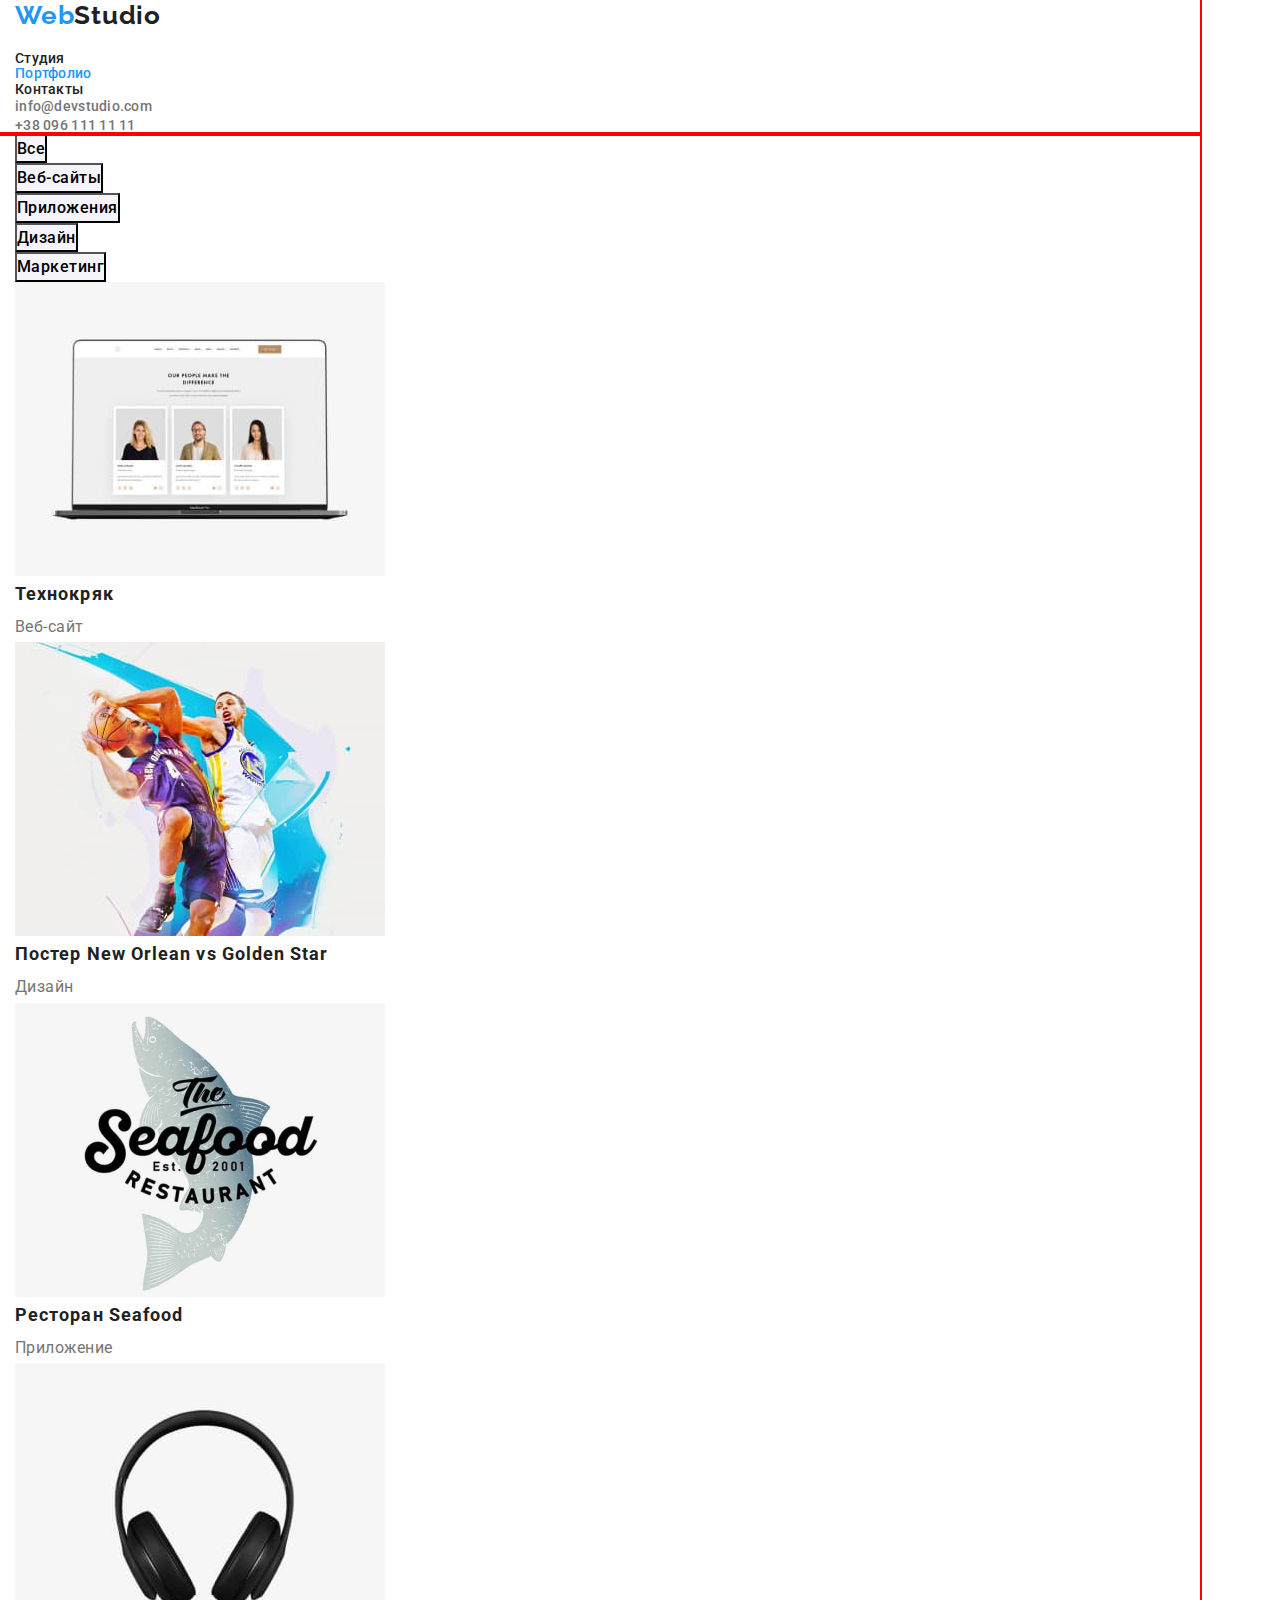
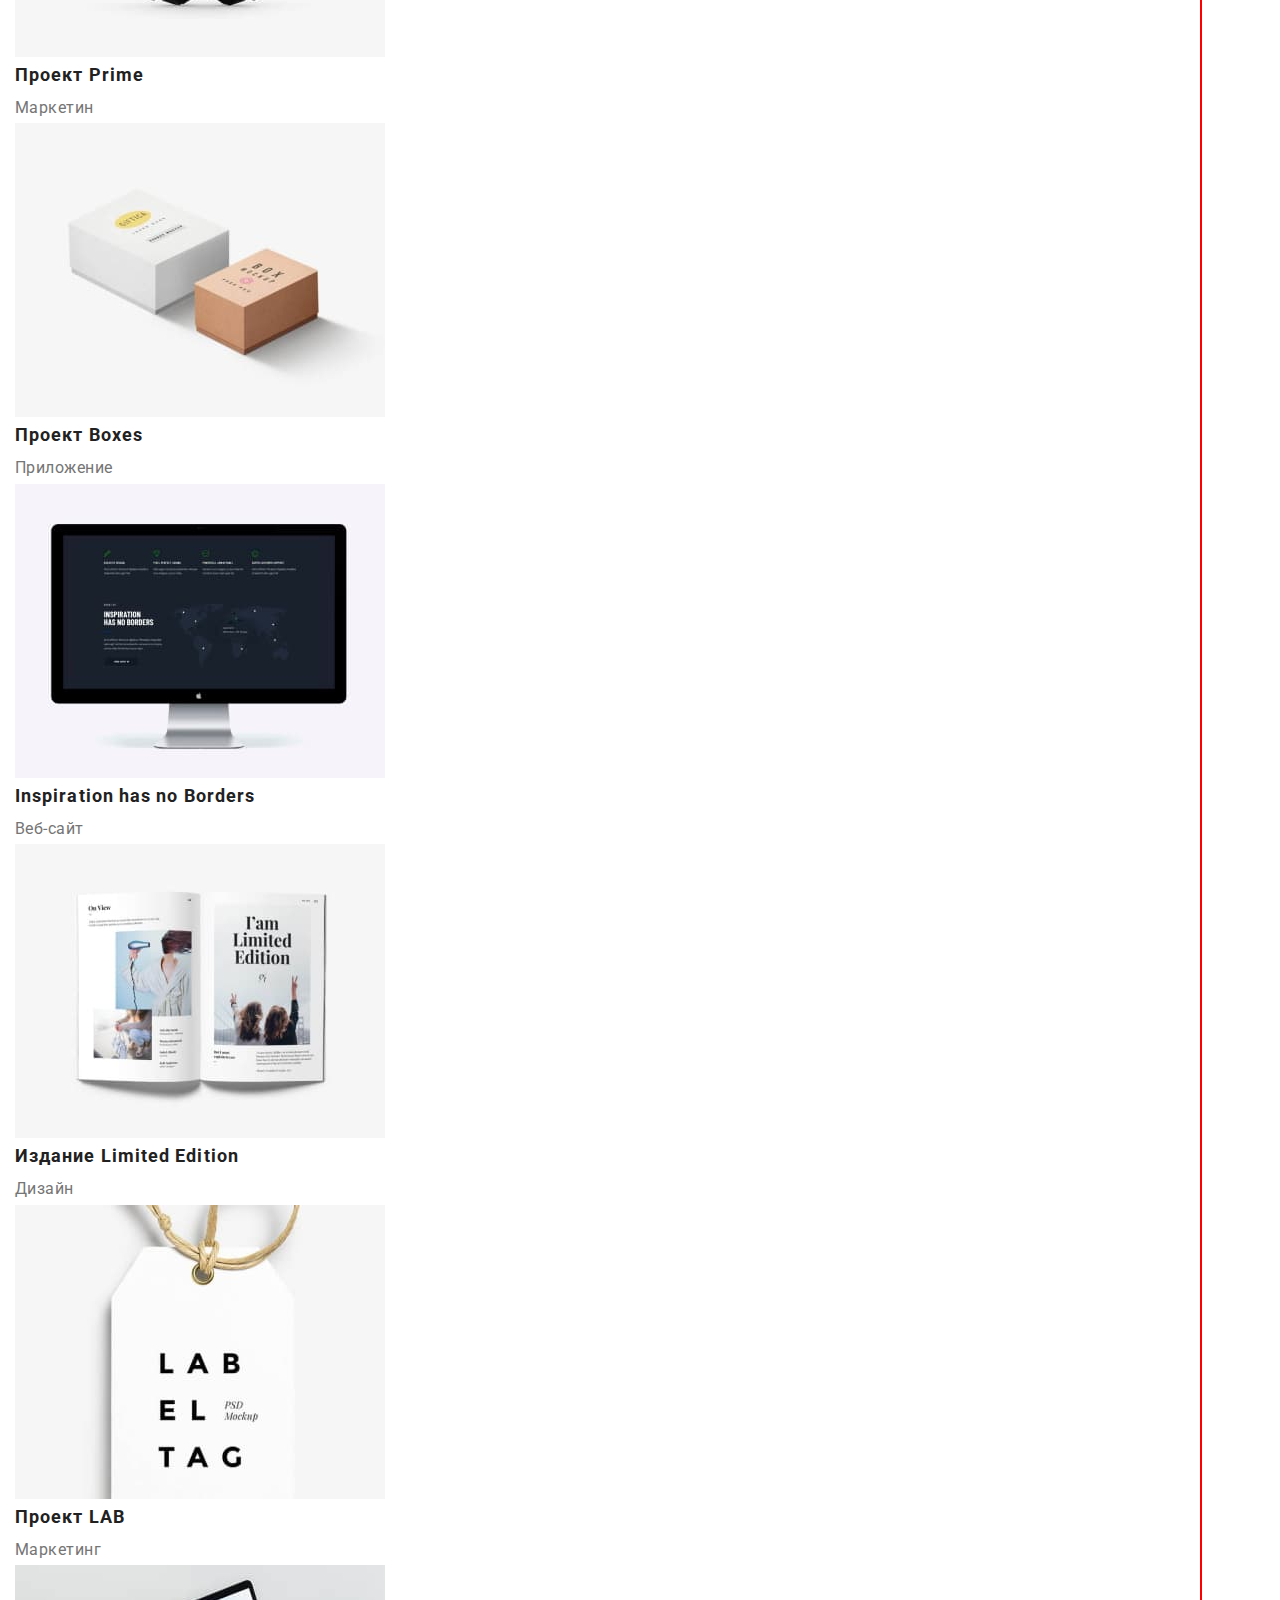
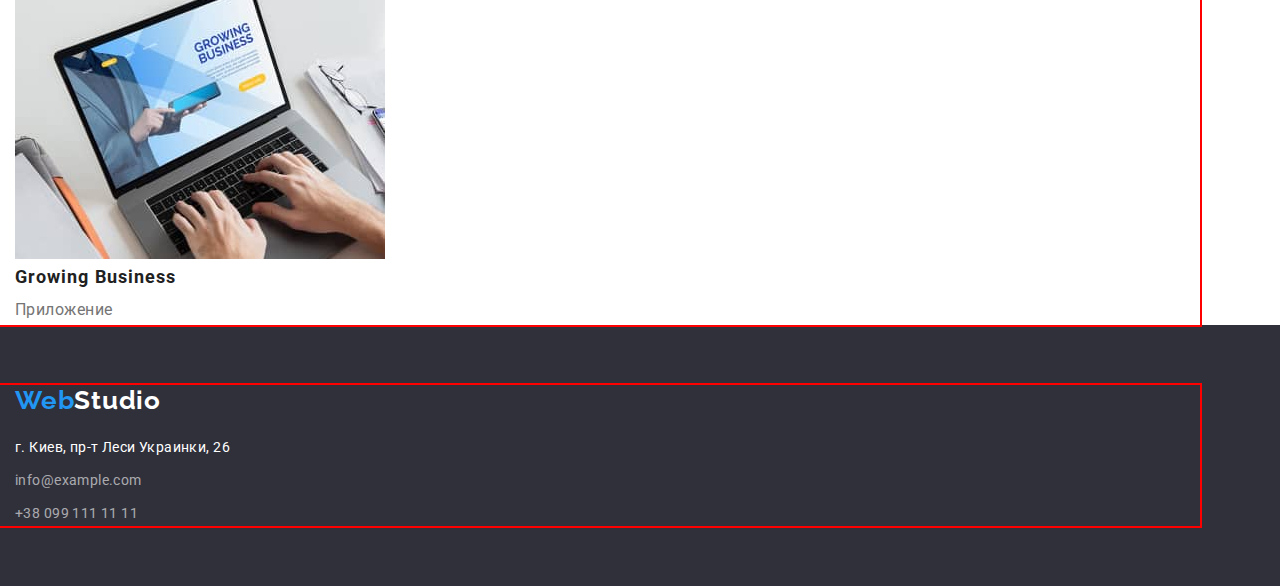
==== portfolio.html @ fceec9f5 "change" ====
<!DOCTYPE html>
<html lang="ru">
  <head>
    <meta charset="UTF-8" />
    <meta http-equiv="X-UA-Compatible" content="IE=edge" />
    <meta name="viewport" content="width=device-width, initial-scale=1.0" />
    <link rel="preconnect" href="https://fonts.googleapis.com" />
    <link rel="preconnect" href="https://fonts.gstatic.com" crossorigin />
    <link
      href="https://fonts.googleapis.com/css2?family=Raleway:wght@700&family=Roboto:wght@400;500;700;900&display=swap"
      rel="stylesheet"
    />
    <link
      rel="stylesheet"
      href="https://cdnjs.cloudflare.com/ajax/libs/modern-normalize/1.1.0/modern-normalize.min.css"
    />
    <link rel="stylesheet" href="./css/style.css" />
    <title>WebStudio</title>
  </head>
  <body>
    <!-- Header -->
    <header class="header">
      <div class="container">
        <a class="logo link" href=""
          >Web<span class="logo-dark link">Studio</span>
        </a>
        <nav class="nav">
          <ul class="nav-list list">
            <li class="nav-item">
              <a class="link" href="./index.html">Студия</a>
            </li>
            <li class="nav-item">
              <a class="link current" href="./portfolio.html">Портфолио</a>
            </li>
            <li class="nav-item">
              <a class="link" href="">Контакты</a>
            </li>
          </ul>
        </nav>
        <ul class="list">
          <li class="item">
            <a class="link link-item" href="mailto:info@devstudio.com"
              >info@devstudio.com</a
            >
          </li>
          <li class="item">
            <a class="link link-item" href="tel:+380961111111"
              >+38 096 111 11 11</a
            >
          </li>
        </ul>
      </div>
    </header>
    <main>
      <section>
        <div class="container">
          <h1 class="visually-hidden">Навигация</h1>
          <ul class="list filter">
            <li class="item">
              <button class="filter-button current" type="button">Все</button>
            </li>
            <li class="item">
              <button class="filter-button current" type="button">
                Веб-сайты
              </button>
            </li>
            <li class="item">
              <button class="filter-button current" type="button">
                Приложения
              </button>
            </li>

            <li class="item">
              <button class="filter-button current" type="button">
                Дизайн
              </button>
            </li>
            <li class="item">
              <button class="filter-button current" type="button">
                Маркетинг
              </button>
            </li>
          </ul>

          <ul class="cards list">
            <li class="card-item">
              <a class="link" href="">
                <img src="./imgs/teh.jpg" alt="Веб сайт" />
                <h2 class="card-title">Технокряк</h2>
                <p class="card-text">Веб-сайт</p>
              </a>
            </li>

            <li class="card-item">
              <a class="link" href="">
                <img src="./imgs/pos.jpg" width="370" alt="Парни с мячем" />
                <h2 class="card-title">
                  Постер
                  <span class="card-title" lang="en"
                    >New Orlean vs Golden Star</span
                  >
                </h2>
                <p class="card-text">Дизайн</p>
              </a>
            </li>

            <li class="card-item">
              <a class="link" href="">
                <img src="./imgs/rest.png" alt="лого" width="370" />
                <h2 class="card-title">
                  Ресторан <span lang="en">Seafood</span>
                </h2>
                <p class="card-text">Приложение</p>
              </a>
            </li>
            <li class="card-item">
              <a class="link" href="">
                <img src="./imgs/proj.jpg" alt="наушники" width="370" />
                <h2 class="card-title">
                  Проект <span class="card-title" lang="en">Prime</span>
                </h2>
                <p class="card-text">Маркетин</p>
              </a>
            </li>
            <li class="card-item">
              <a class="link" href="">
                <img src="./imgs/prog-box.jpg" alt="коробки" width="370" />
                <h2 class="card-title">
                  Проект <span class="card-title" lang="en">Boxes</span>
                </h2>
                <p class="card-text">Приложение</p>
              </a>
            </li>
            <li class="card-item">
              <a class="link" href="">
                <img src="./imgs/inspir.jpg" alt="монитор" width="370" />
                <h2 class="card-title" lang="en">Inspiration has no Borders</h2>
                <p class="card-text">Веб-сайт</p>
              </a>
            </li>
            <li class="card-item">
              <a class="link" href="">
                <img src="./imgs/izdan.jpg" alt="журнал" width="370" />
                <h2 class="card-title">
                  Издание
                  <span class="card-title" lang="en">Limited Edition</span>
                </h2>
                <p class="card-text">Дизайн</p>
              </a>
            </li>
            <li class="card-item">
              <a class="link" href="">
                <img src="./imgs/proj-lab.jpg" alt="бирка" width="370" />
                <h2 class="card-title">
                  Проект <span class="card-title" lang="en">LAB</span>
                </h2>
                <p class="card-text">Маркетинг</p>
              </a>
            </li>
            <li class="card-item">
              <a class="link" href="">
                <img src="./imgs/grow.jpg" alt="ноут" width="370" />
                <h2 class="card-title" lang="en">Growing Business</h2>
                <p class="card-text">Приложение</p>
              </a>
            </li>
          </ul>
        </div>
      </section>
    </main>

    <footer class="footer">
      <div class="container">
        <a class="logo link" href="./index.html"
          >Web<span class="logo-light link">Studio</span>
        </a>
        <address>
          <ul class="adres list">
            <li class="adres-item">
              <a
                class="adres-link link"
                href="https://goo.gl/maps/GMDMJcy5s2AakEA77"
                >г. Киев, пр-т Леси Украинки, 26</a
              >
            </li>
            <li class="adres-item">
              <a class="adres-link-contacts link" href="mailto:info@example.com"
                >info@example.com</a
              >
            </li>
            <li class="adres-item">
              <a class="adres-link-contacts link" href="tel:+380991111111"
                >+38 099 111 11 11</a
              >
            </li>
          </ul>
        </address>
      </div>
    </footer>
  </body>
</html>
---- css/style.css ----
:root {
  --main-color: #212121;
  --text-color: #757575;
  --accent-color: #2196f3;
  --white-color-text: #ffffff;
  --background: #2f303a;
  --address-links-footer: rgba(255, 255, 255, 0.6);
}
body {
  font-family: "Roboto", sans-serif;
  color: var(--main-color);
}
.link {
  text-decoration: none;
  color: var(--main-color);
}

.list {
  list-style: none;
  padding: 0;
  margin: 0;
}

.section {
  padding-top: 94px;
  padding-bottom: 94px;
}
h1,
h2,
h3,
h4,
h5,
h6,
p {
  margin: 0;
}
button {
  padding: 0;
}

img {
  display: block;
  max-width: 100%;
  height: auto;
}
.container {
  margin: 0;
  width: 1200px;
  padding-left: 15px;
  padding-right: 15px;
  outline: 2px solid red;
}

/*------------------------ Header ------------------------- */
.logo {
  font-family: "Raleway", sans-serif;
  font-weight: 700;
  font-size: 26px;
  line-height: 1.19;
  letter-spacing: 0.03em;
  color: var(--accent-color);
}

.logo-dark {
  color: var(--main-color);
}

.nav-list .link:hover,
.nav-list .link:focus {
  color: var(--accent-color);
}

.nav-list .link.current {
  color: var(--accent-color);
}

.nav-item {
  font-weight: 500;
  font-size: 14px;
  line-height: 1.1;
  letter-spacing: 0.02em;
}

.link-item {
  font-weight: 500;
  font-size: 14px;
  line-height: 1.1;
  letter-spacing: 0.02em;
  color: var(--text-color);
}

.link-item:hover,
.link-item:focus {
  color: var(--accent-color);
}

/*------------------------ Hero ------------------------- */
.hero {
  padding-top: 200px;
  padding-bottom: 200px;
  text-align: center;

  background-color: var(--background);
}

.hero-title {
  margin-bottom: 50px;

  font-weight: 900;
  font-size: 44px;
  line-height: 60px;
  letter-spacing: 0.06em;
  text-transform: uppercase;
  color: var(--white-color-text);
}

.hero-button {
  font-family: inherit;
  font-weight: 700;
  font-size: 16px;
  line-height: 1.9;
  letter-spacing: 0.06em;
  color: var(--white-color-text);
  background-color: var(--accent-color);
  cursor: pointer;
}

/*------------------------ Preference ------------------------- */
.pref {
  display: flex;
}
.features-title {
  margin-bottom: 10px;

  font-size: 14px;
  line-height: 1.1;
  letter-spacing: 0.03em;
  text-transform: uppercase;
}

.features-text {
  font-size: 14px;
  line-height: 1.7;
  letter-spacing: 0.03em;
  color: var(--text-color);
}
.visually-hidden {
  position: absolute;
  white-space: nowrap;
  width: 1px;
  height: 1px;
  overflow: hidden;
  border: 0;
  padding: 0;
  clip: rect(0 0 0 0);
  clip-path: inset(50%);
  margin: -1px;
}

/*------------------------ Work ------------------------- */

.section-work {
  padding-top: 0;
}

.section-caption {
  text-align: center;
  margin-bottom: 50px;
  font-size: 36px;
  line-height: 1.2;
  letter-spacing: 0.03em;
}
.work {
  display: flex;
}

.work-item {
  width: 370;
}
.work-item:not(:first-child) {
  margin-left: 30px;
}

/*------------------------ Team ------------------------- */
.team {
  padding-top: 94px;
  padding-bottom: 94px;
}

.team-caption {
  margin-bottom: 50px;
  text-align: center;
  font-weight: 700;
  font-size: 36px;
  line-height: 1.2;
  letter-spacing: 0.03em;
}
.team-list {
  display: flex;
  text-align: center;
}
.team-item {
  box-shadow: 0px 1px 3px rgba(0, 0, 0, 0.12), 0px 1px 1px rgba(0, 0, 0, 0.14),
    0px 2px 1px rgba(0, 0, 0, 0.2);
  background: #ffffff;
  border-radius: 0px 0px 4px 4px;
  width: 270px;
}
.team-item:not(:last-child) {
  margin-right: 30px;
}
.team-img {
  margin-bottom: 30px;
}
.team-title {
  margin-bottom: 10px;

  font-size: 16px;
  line-height: 1.1;
  letter-spacing: 0.03em;
}
.team-text {
  margin-bottom: 30px;
  font-size: 16px;
  line-height: 1.2;
  letter-spacing: 0.03em;
  color: var(--text-color);
}

/*------------------------ Footer ------------------------- */
.footer {
  padding-top: 60px;
  padding-bottom: 60px;
  background: var(--background);
}

.logo {
  display: block;
  margin-bottom: 20px;
}

.logo-light {
  color: var(--white-color-text);
}

.adres-item:not(:last-child) {
  margin-bottom: 9px;
}
.adres-link {
  margin-bottom: 9px;

  font-style: normal;
  font-size: 14px;
  line-height: 1.7;
  letter-spacing: 0.03em;

  color: var(--white-color-text);
}
.adres-link-contacts {
  font-style: normal;
  font-size: 14px;
  line-height: 1.7;
  letter-spacing: 0.03em;

  color: var(--address-links-footer);
}

/*------------------------ Portfolio ------------------------- */
.filter-button {
  font-family: inherit;
  font-weight: 500;
  font-size: 16px;
  line-height: 1.6;
  letter-spacing: 0.03em;
  background: #f5f4fa;
  cursor: pointer;
}

.filter .filter-button:hover,
.filter .filter-button:focus {
  color: white;
  background-color: var(--accent-color);
}

.card-title {
  font-size: 18px;
  line-height: 2;
  letter-spacing: 0.06em;
}

.card-text {
  font-size: 16px;
  line-height: 1.9;
  letter-spacing: 0.03em;
  color: var(--text-color);
}
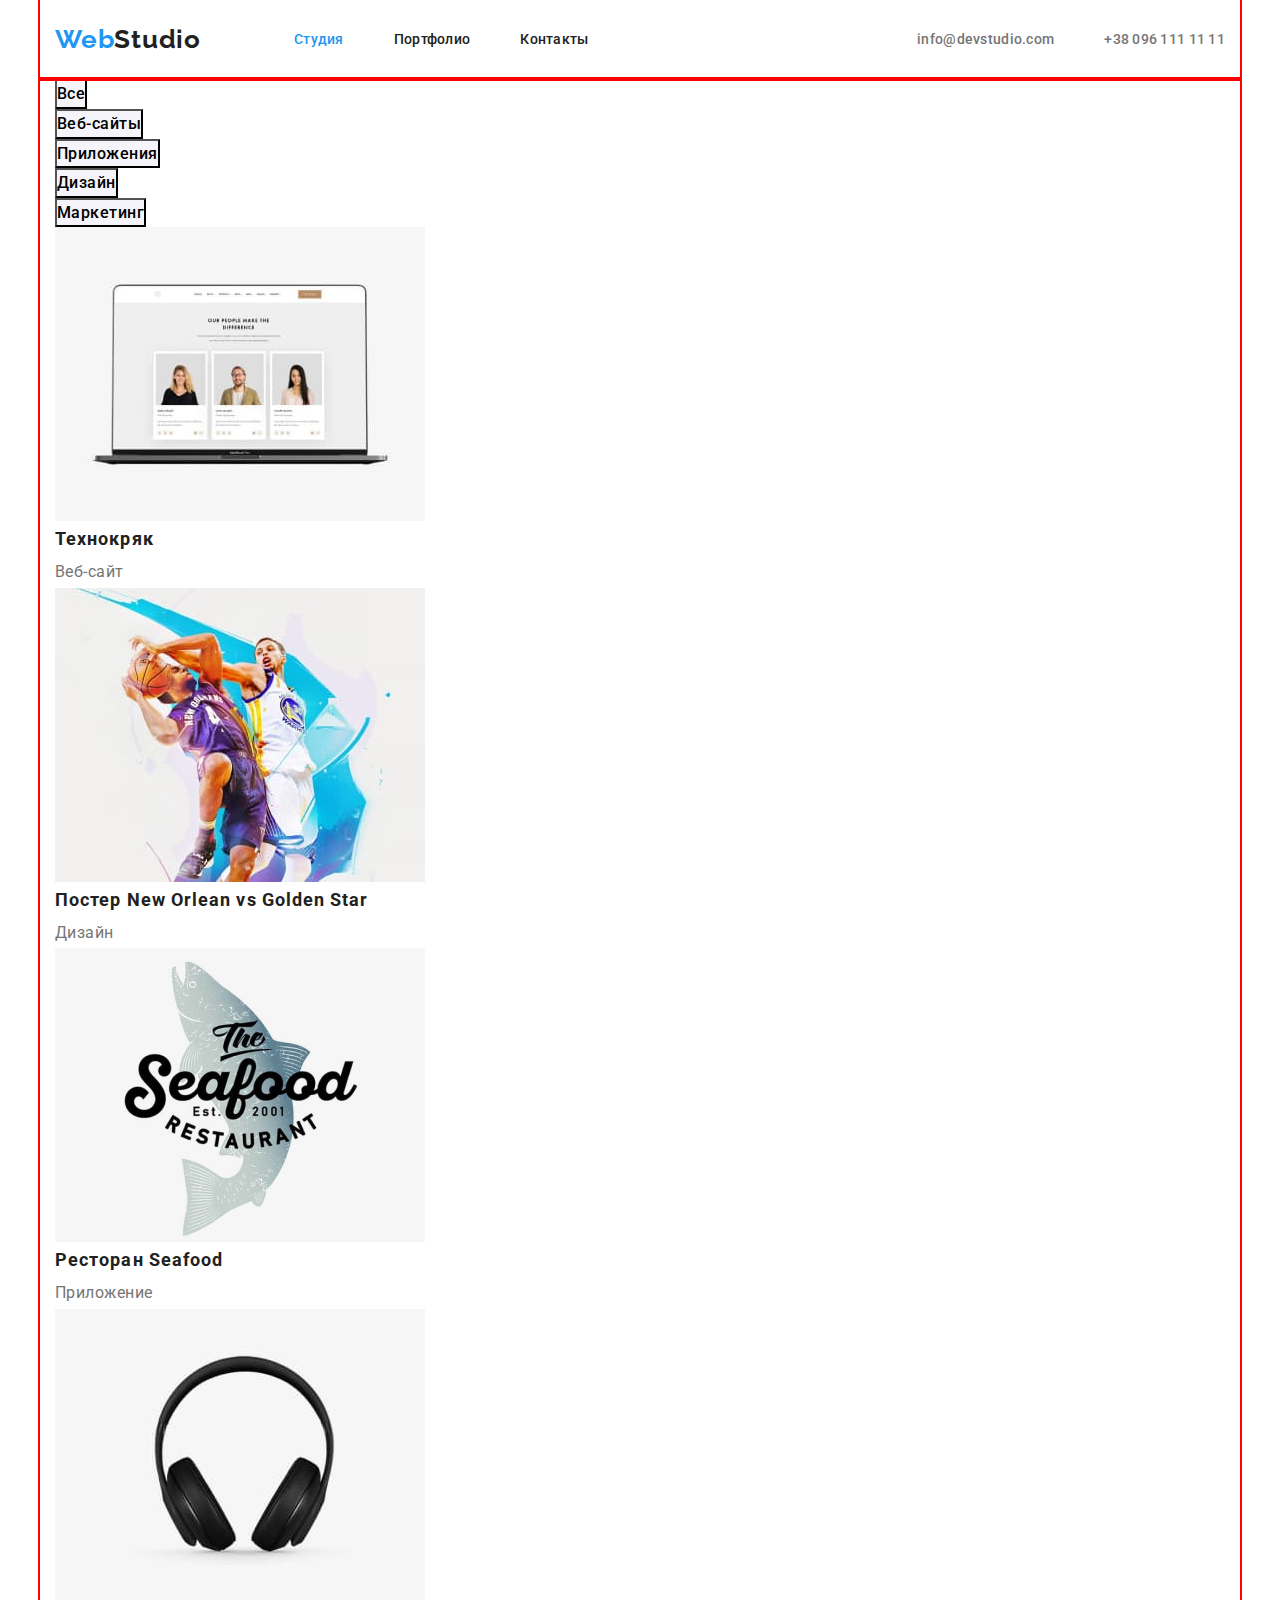
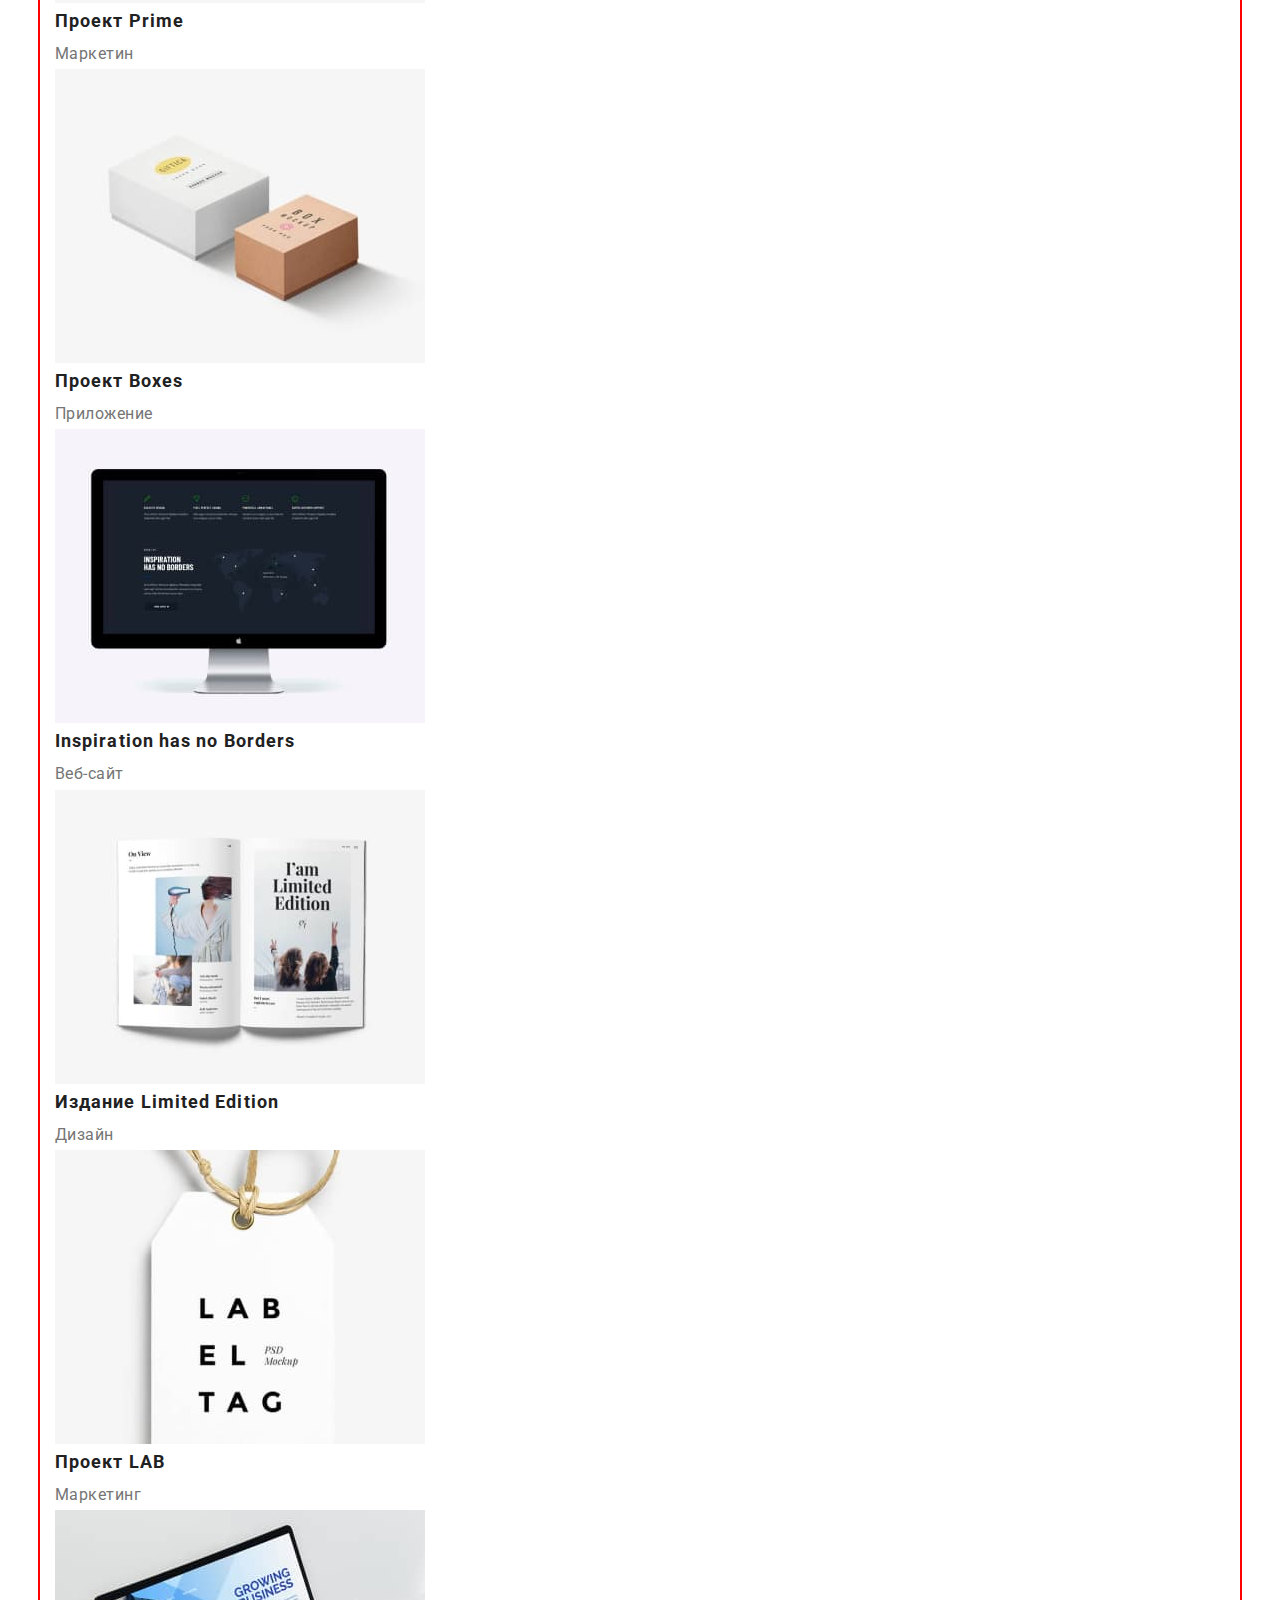
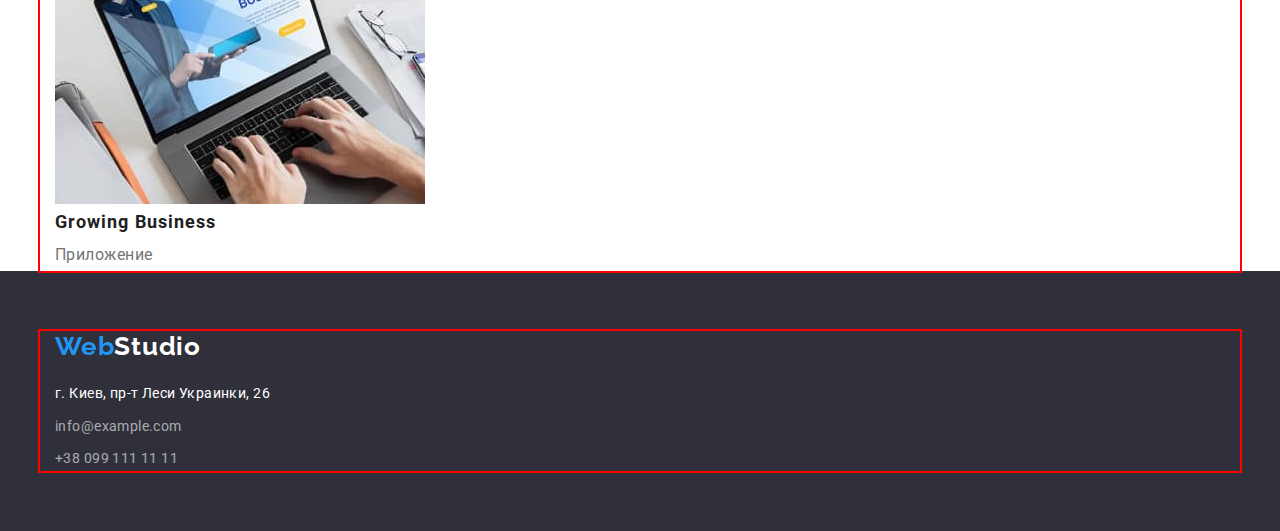
==== commit 3e7296b7: "renew" ====
--- a/portfolio.html
+++ b/portfolio.html
@@ -20,30 +20,31 @@
   <body>
     <!-- Header -->
     <header class="header">
-      <div class="container">
-        <a class="logo link" href=""
-          >Web<span class="logo-dark link">Studio</span>
-        </a>
+      <div class="container nav">
         <nav class="nav">
+          <a class="logo link" href=""
+            >Web<span class="logo-dark link">Studio</span>
+          </a>
+
           <ul class="nav-list list">
             <li class="nav-item">
-              <a class="link" href="./index.html">Студия</a>
+              <a class="link current" href="./index.html">Студия</a>
             </li>
             <li class="nav-item">
-              <a class="link current" href="./portfolio.html">Портфолио</a>
+              <a class="link" href="./portfolio.html">Портфолио</a>
             </li>
             <li class="nav-item">
               <a class="link" href="">Контакты</a>
             </li>
           </ul>
         </nav>
-        <ul class="list">
-          <li class="item">
+        <ul class="list list-nav">
+          <li class="item-nav item">
             <a class="link link-item" href="mailto:info@devstudio.com"
               >info@devstudio.com</a
             >
           </li>
-          <li class="item">
+          <li class="item-nav item">
             <a class="link link-item" href="tel:+380961111111"
               >+38 096 111 11 11</a
             >
@@ -171,10 +172,12 @@
 
     <footer class="footer">
       <div class="container">
-        <a class="logo link" href="./index.html"
-          >Web<span class="logo-light link">Studio</span>
-        </a>
-        <address>
+        <div class="logo-footer">
+          <a class="logo link" href="./index.html"
+            >Web<span class="logo-light link">Studio</span>
+          </a>
+        </div>
+        <address class="info">
           <ul class="adres list">
             <li class="adres-item">
               <a
--- a/css/style.css
+++ b/css/style.css
@@ -11,6 +11,7 @@
   color: var(--main-color);
 }
 .link {
+  display: block;
   text-decoration: none;
   color: var(--main-color);
 }
@@ -44,7 +45,7 @@
   height: auto;
 }
 .container {
-  margin: 0;
+  margin: 0 auto;
   width: 1200px;
   padding-left: 15px;
   padding-right: 15px;
@@ -52,7 +53,14 @@
 }
 
 /*------------------------ Header ------------------------- */
+.nav {
+  display: flex;
+  align-items: center;
+}
+
 .logo {
+  /* align-items: center; */
+  /* display: flex; */
   font-family: "Raleway", sans-serif;
   font-weight: 700;
   font-size: 26px;
@@ -65,6 +73,44 @@
   color: var(--main-color);
 }
 
+.nav-list {
+  display: flex;
+  margin-left: 93px;
+}
+.nav-list .nav-item + .nav-item {
+  margin-left: 50px;
+}
+
+.nav-item {
+  font-weight: 500;
+  font-size: 14px;
+  line-height: 1.1;
+  letter-spacing: 0.02em;
+}
+.list-nav {
+  display: flex;
+  margin-left: auto;
+}
+.item-nav + .item-nav {
+  margin-left: 50px;
+}
+
+.link-item {
+  display: flex;
+  align-items: center;
+  padding: 32px, 0px;
+  font-weight: 500;
+  font-size: 14px;
+  line-height: 1.1;
+  letter-spacing: 0.02em;
+  color: var(--text-color);
+}
+.nav-list .link {
+  display: block;
+  padding-top: 32px;
+  padding-bottom: 32px;
+}
+
 .nav-list .link:hover,
 .nav-list .link:focus {
   color: var(--accent-color);
@@ -72,21 +118,6 @@
 
 .nav-list .link.current {
   color: var(--accent-color);
-}
-
-.nav-item {
-  font-weight: 500;
-  font-size: 14px;
-  line-height: 1.1;
-  letter-spacing: 0.02em;
-}
-
-.link-item {
-  font-weight: 500;
-  font-size: 14px;
-  line-height: 1.1;
-  letter-spacing: 0.02em;
-  color: var(--text-color);
 }
 
 .link-item:hover,
@@ -118,16 +149,24 @@
   font-family: inherit;
   font-weight: 700;
   font-size: 16px;
-  line-height: 1.9;
+  line-height: 1.88;
   letter-spacing: 0.06em;
+  border-radius: 4px;
+  cursor: pointer;
+
   color: var(--white-color-text);
   background-color: var(--accent-color);
-  cursor: pointer;
 }
 
 /*------------------------ Preference ------------------------- */
 .pref {
   display: flex;
+}
+.features-item {
+  width: 270px;
+}
+.features-item:not(:last-child) {
+  margin-right: 30px;
 }
 .features-title {
   margin-bottom: 10px;
@@ -220,11 +259,14 @@
   letter-spacing: 0.03em;
 }
 .team-text {
-  margin-bottom: 30px;
+  /* margin-bottom: 30px; */
   font-size: 16px;
   line-height: 1.2;
   letter-spacing: 0.03em;
   color: var(--text-color);
+}
+.shelf {
+  padding: 30px;
 }
 
 /*------------------------ Footer ------------------------- */
@@ -235,6 +277,10 @@
 }
 
 .logo {
+  display: flex;
+}
+
+.logo-footer {
   display: block;
   margin-bottom: 20px;
 }
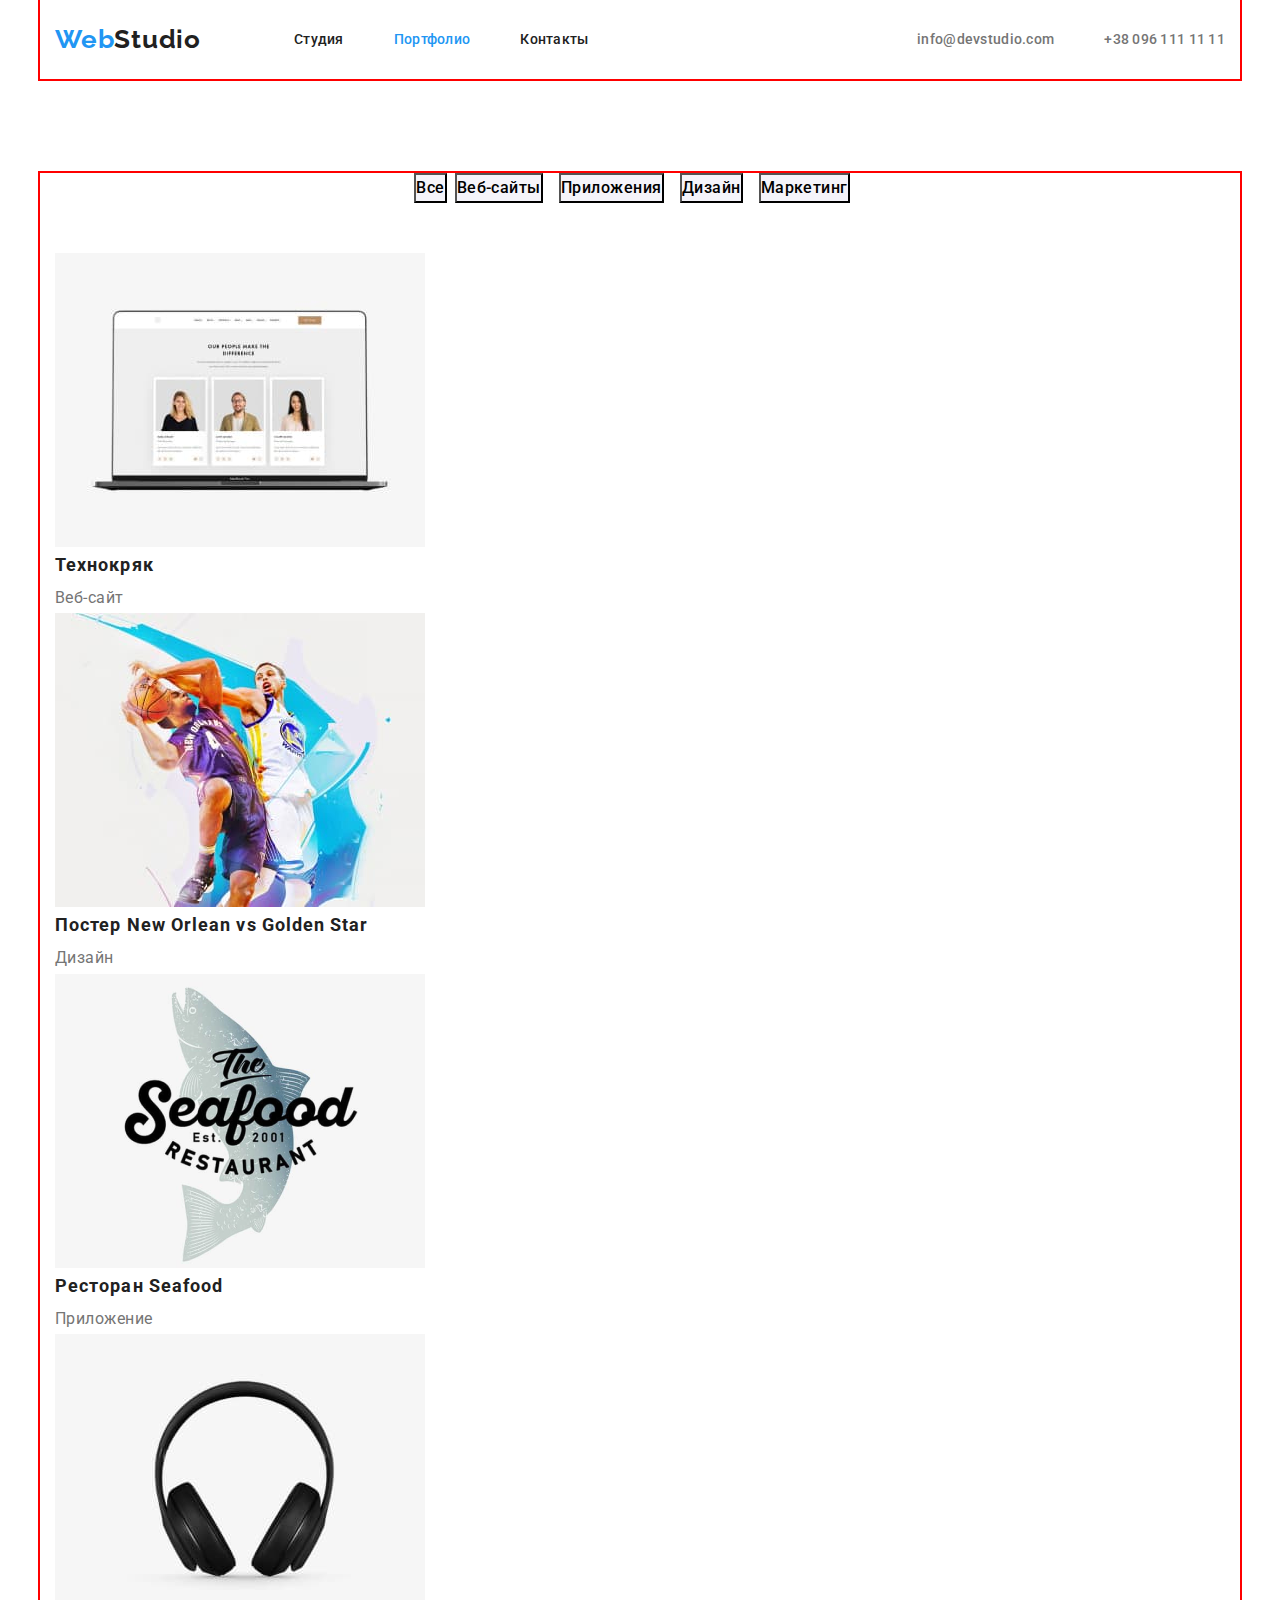
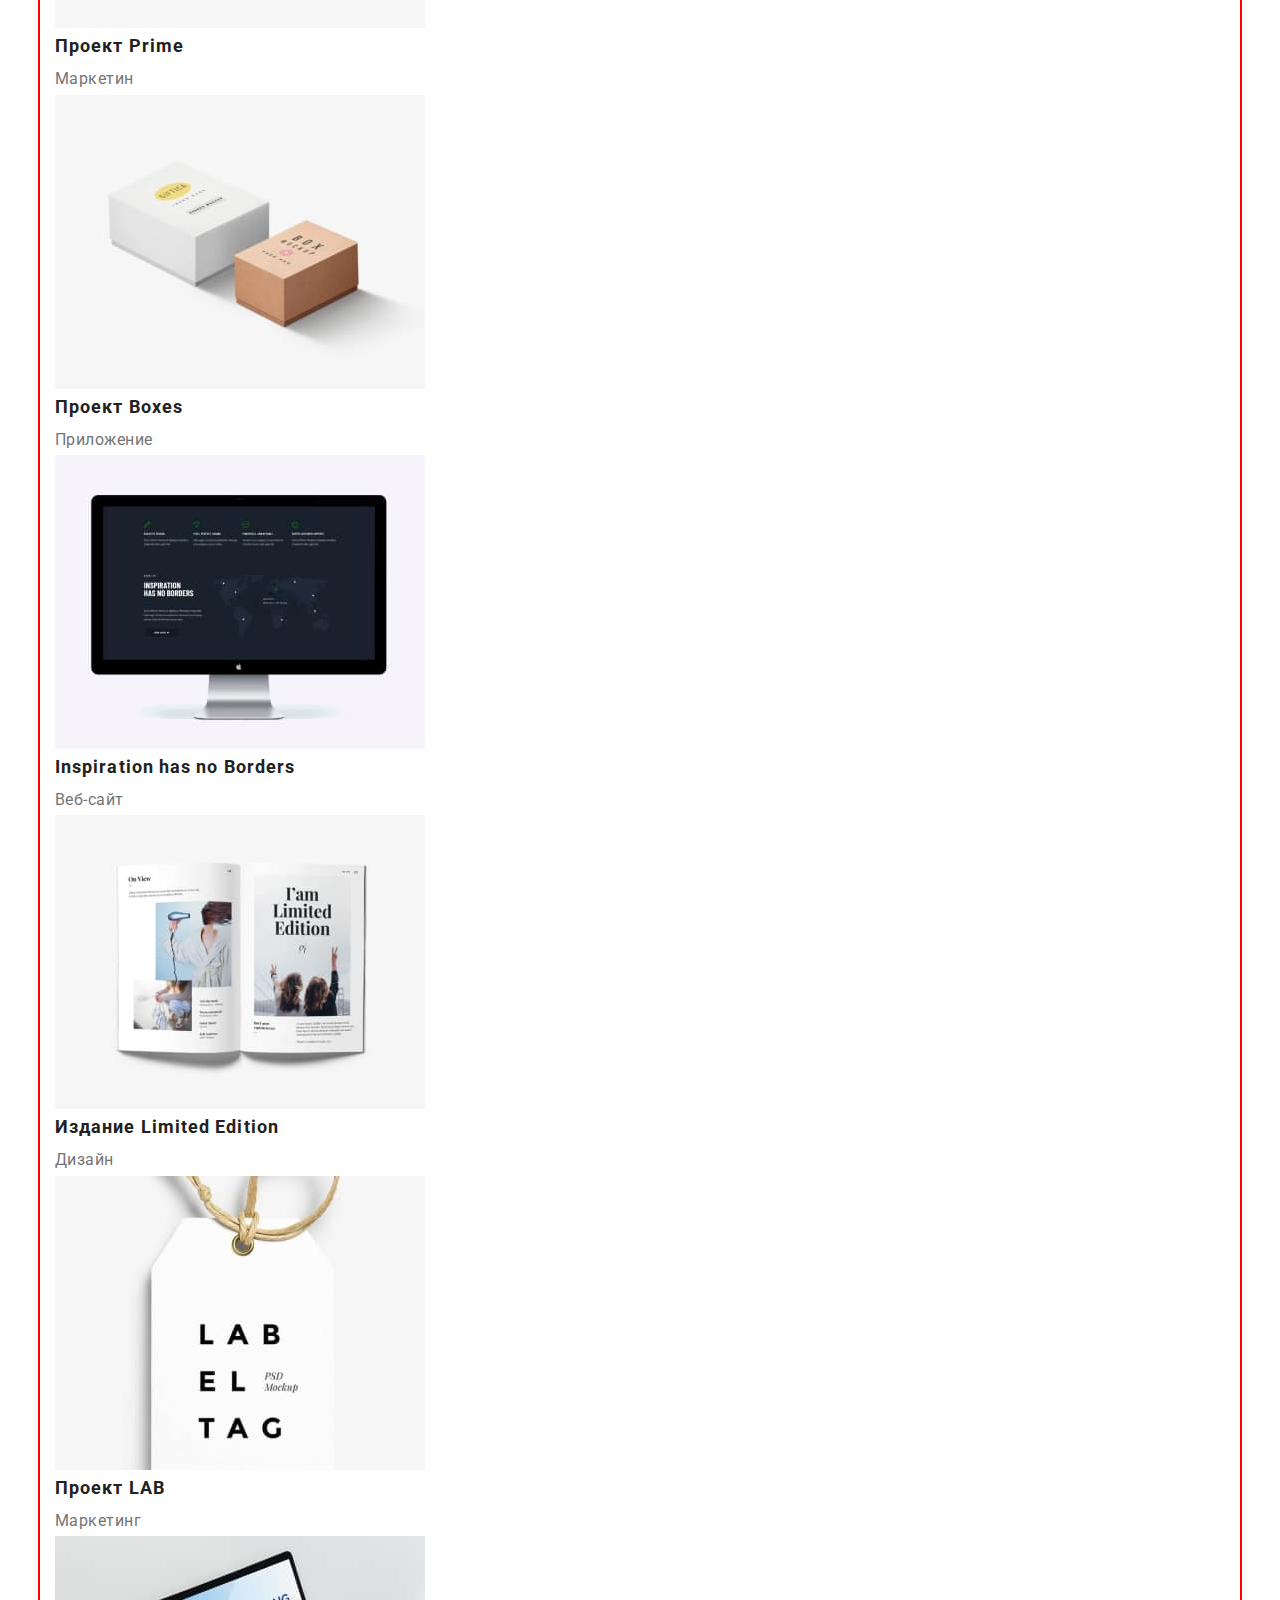
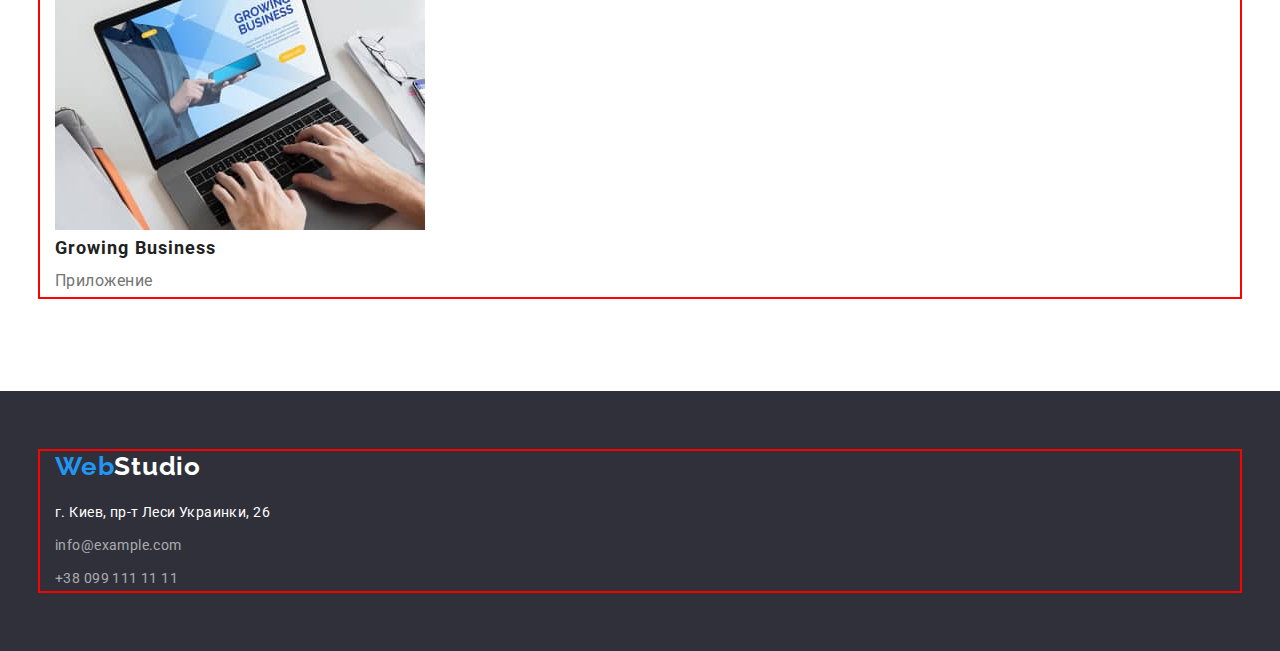
==== commit cdcb42a0: "buttuns" ====
--- a/portfolio.html
+++ b/portfolio.html
@@ -28,10 +28,10 @@
 
           <ul class="nav-list list">
             <li class="nav-item">
-              <a class="link current" href="./index.html">Студия</a>
+              <a class="link" href="./index.html">Студия</a>
             </li>
             <li class="nav-item">
-              <a class="link" href="./portfolio.html">Портфолио</a>
+              <a class="link current" href="./portfolio.html">Портфолио</a>
             </li>
             <li class="nav-item">
               <a class="link" href="">Контакты</a>
@@ -53,30 +53,30 @@
       </div>
     </header>
     <main>
-      <section>
+      <section class="section">
         <div class="container">
           <h1 class="visually-hidden">Навигация</h1>
           <ul class="list filter">
-            <li class="item">
+            <li class="item item-button">
               <button class="filter-button current" type="button">Все</button>
             </li>
-            <li class="item">
+            <li class="item item-button">
               <button class="filter-button current" type="button">
                 Веб-сайты
               </button>
             </li>
-            <li class="item">
+            <li class="item item-button">
               <button class="filter-button current" type="button">
                 Приложения
               </button>
             </li>
 
-            <li class="item">
+            <li class="item item-button">
               <button class="filter-button current" type="button">
                 Дизайн
               </button>
             </li>
-            <li class="item">
+            <li class="item item-button">
               <button class="filter-button current" type="button">
                 Маркетинг
               </button>
--- a/css/style.css
+++ b/css/style.css
@@ -311,8 +311,24 @@
   color: var(--address-links-footer);
 }
 
-/*------------------------ Portfolio ------------------------- */
+/*--------------------- Portfolio ---------------------- */
+
+.cards {
+}
+.filter {
+  margin-bottom: 50px;
+  display: flex;
+  justify-content: center;
+}
+.item-button {
+  border-radius: 4px;
+}
+.item-button + .item-button {
+  margin-right: 8px;
+}
+
 .filter-button {
+  margin-right: 8px;
   font-family: inherit;
   font-weight: 500;
   font-size: 16px;
@@ -320,6 +336,21 @@
   letter-spacing: 0.03em;
   background: #f5f4fa;
   cursor: pointer;
+}
+
+.card-item {
+}
+
+.card-title {
+  font-size: 18px;
+  line-height: 2;
+  letter-spacing: 0.06em;
+}
+.card-text {
+  font-size: 16px;
+  line-height: 1.9;
+  letter-spacing: 0.03em;
+  color: var(--text-color);
 }
 
 .filter .filter-button:hover,
@@ -327,16 +358,3 @@
   color: white;
   background-color: var(--accent-color);
 }
-
-.card-title {
-  font-size: 18px;
-  line-height: 2;
-  letter-spacing: 0.06em;
-}
-
-.card-text {
-  font-size: 16px;
-  line-height: 1.9;
-  letter-spacing: 0.03em;
-  color: var(--text-color);
-}
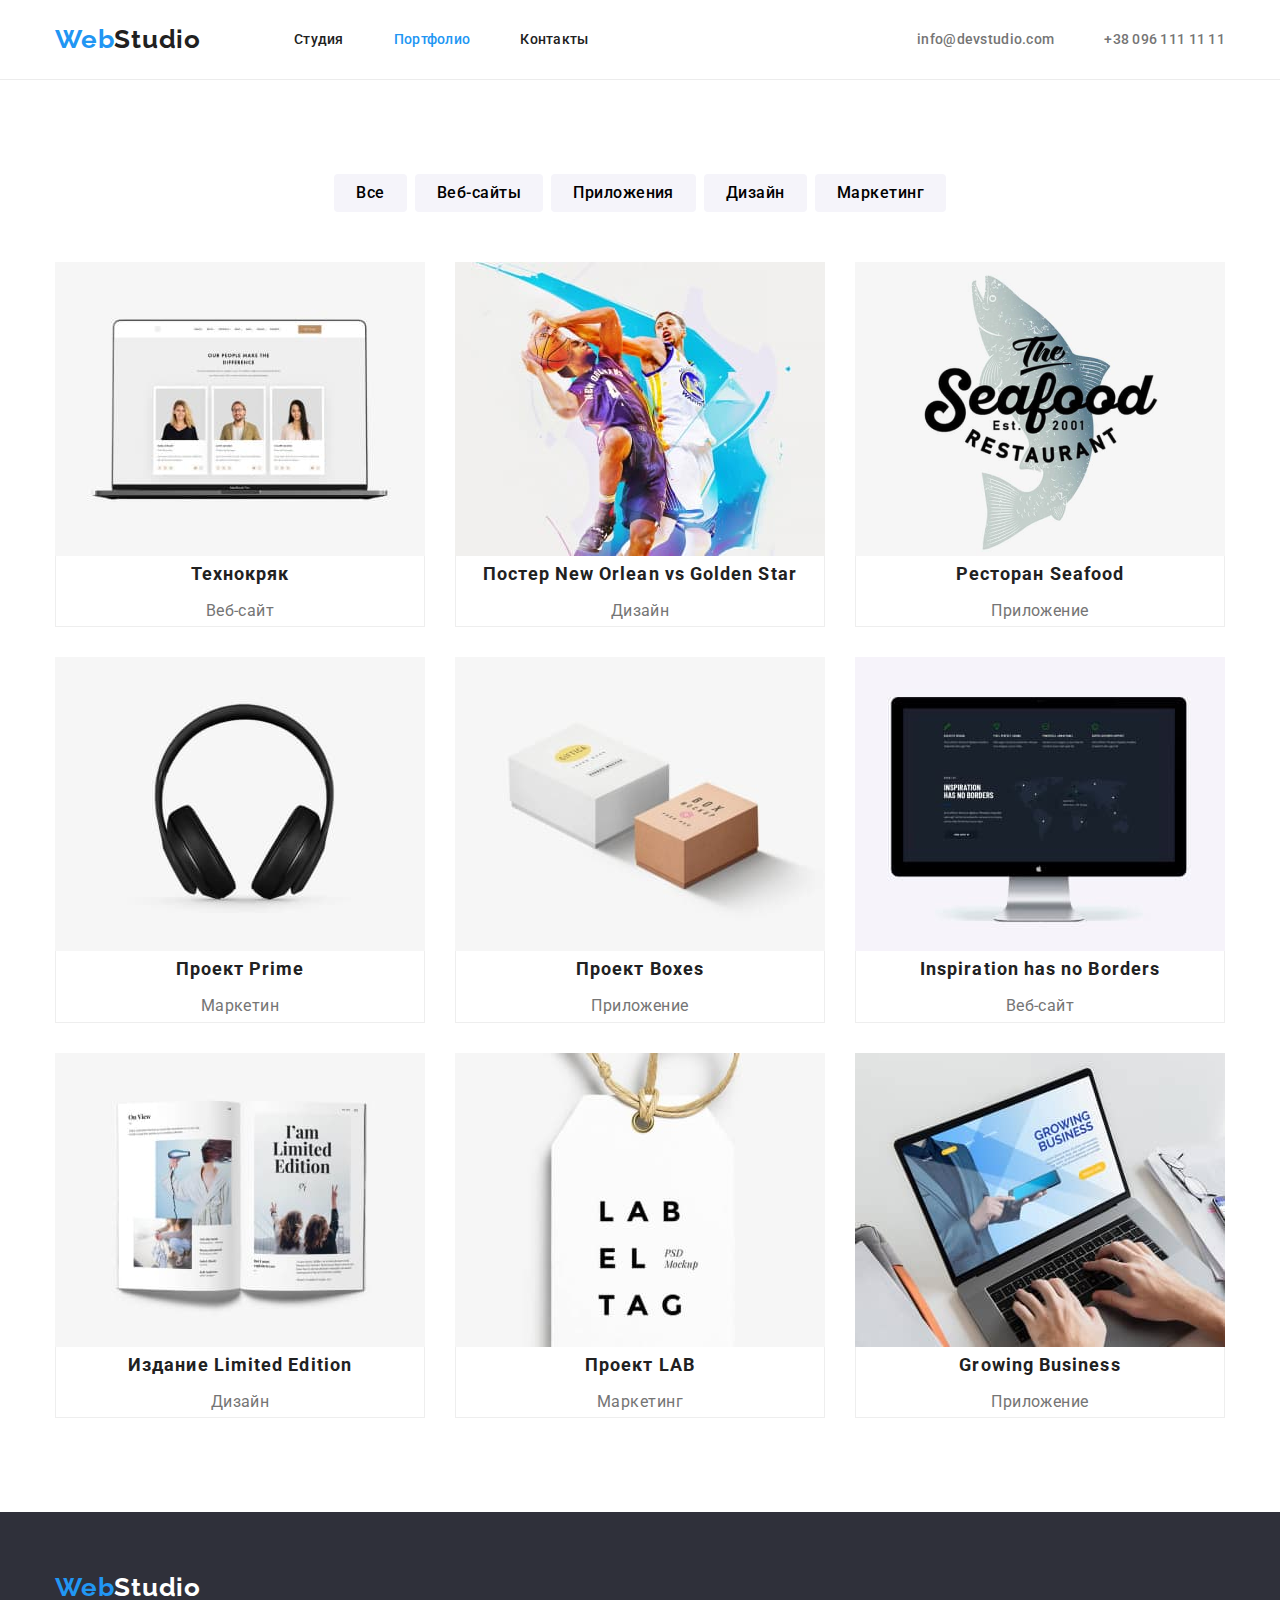
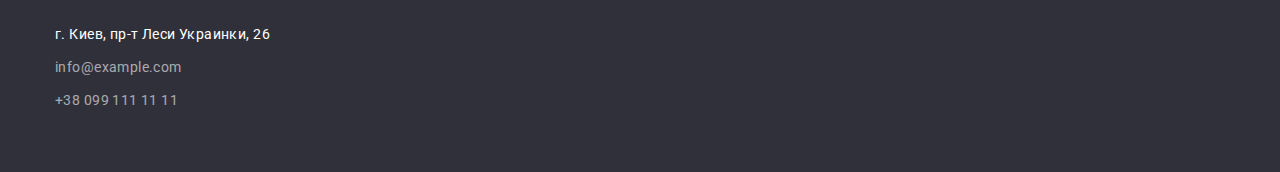
==== commit d40a8de6: "final" ====
--- a/portfolio.html
+++ b/portfolio.html
@@ -86,83 +86,143 @@
           <ul class="cards list">
             <li class="card-item">
               <a class="link" href="">
-                <img src="./imgs/teh.jpg" alt="Веб сайт" />
-                <h2 class="card-title">Технокряк</h2>
-                <p class="card-text">Веб-сайт</p>
-              </a>
-            </li>
-
-            <li class="card-item">
-              <a class="link" href="">
-                <img src="./imgs/pos.jpg" width="370" alt="Парни с мячем" />
-                <h2 class="card-title">
-                  Постер
-                  <span class="card-title" lang="en"
-                    >New Orlean vs Golden Star</span
-                  >
-                </h2>
-                <p class="card-text">Дизайн</p>
-              </a>
-            </li>
-
-            <li class="card-item">
-              <a class="link" href="">
-                <img src="./imgs/rest.png" alt="лого" width="370" />
-                <h2 class="card-title">
-                  Ресторан <span lang="en">Seafood</span>
-                </h2>
-                <p class="card-text">Приложение</p>
-              </a>
-            </li>
-            <li class="card-item">
-              <a class="link" href="">
-                <img src="./imgs/proj.jpg" alt="наушники" width="370" />
-                <h2 class="card-title">
-                  Проект <span class="card-title" lang="en">Prime</span>
-                </h2>
-                <p class="card-text">Маркетин</p>
-              </a>
-            </li>
-            <li class="card-item">
-              <a class="link" href="">
-                <img src="./imgs/prog-box.jpg" alt="коробки" width="370" />
-                <h2 class="card-title">
-                  Проект <span class="card-title" lang="en">Boxes</span>
-                </h2>
-                <p class="card-text">Приложение</p>
-              </a>
-            </li>
-            <li class="card-item">
-              <a class="link" href="">
-                <img src="./imgs/inspir.jpg" alt="монитор" width="370" />
-                <h2 class="card-title" lang="en">Inspiration has no Borders</h2>
-                <p class="card-text">Веб-сайт</p>
-              </a>
-            </li>
-            <li class="card-item">
-              <a class="link" href="">
-                <img src="./imgs/izdan.jpg" alt="журнал" width="370" />
-                <h2 class="card-title">
-                  Издание
-                  <span class="card-title" lang="en">Limited Edition</span>
-                </h2>
-                <p class="card-text">Дизайн</p>
-              </a>
-            </li>
-            <li class="card-item">
-              <a class="link" href="">
-                <img src="./imgs/proj-lab.jpg" alt="бирка" width="370" />
-                <h2 class="card-title">
-                  Проект <span class="card-title" lang="en">LAB</span>
-                </h2>
-                <p class="card-text">Маркетинг</p>
-              </a>
-            </li>
-            <li class="card-item">
-              <a class="link" href="">
-                <img src="./imgs/grow.jpg" alt="ноут" width="370" />
-                <h2 class="card-title" lang="en">Growing Business</h2>
-                <p class="card-text">Приложение</p>
+                <img class="card-img" src="./imgs/teh.jpg" alt="Веб сайт" />
+                <div class="shelf-card">
+                  <h2 class="card-title">Технокряк</h2>
+                  <p class="card-text">Веб-сайт</p>
+                </div>
+              </a>
+            </li>
+
+            <li class="card-item">
+              <a class="link" href="">
+                <img
+                  class="card-img"
+                  src="./imgs/pos.jpg"
+                  width="370"
+                  alt="Парни с мячем"
+                />
+                <div class="shelf-card">
+                  <h2 class="card-title">
+                    Постер
+                    <span class="card-title" lang="en"
+                      >New Orlean vs Golden Star</span
+                    >
+                  </h2>
+                  <p class="card-text">Дизайн</p>
+                </div>
+              </a>
+            </li>
+
+            <li class="card-item">
+              <a class="link" href="">
+                <img
+                  class="card-img"
+                  src="./imgs/rest.png"
+                  alt="лого"
+                  width="370"
+                />
+                <div class="shelf-card">
+                  <h2 class="card-title">
+                    Ресторан <span class="card-title" lang="en">Seafood</span>
+                  </h2>
+                  <p class="card-text">Приложение</p>
+                </div>
+              </a>
+            </li>
+            <li class="card-item">
+              <a class="link" href="">
+                <img
+                  class="card-img"
+                  src="./imgs/proj.jpg"
+                  alt="наушники"
+                  width="370"
+                />
+                <div class="shelf-card">
+                  <h2 class="card-title">
+                    Проект <span class="card-title" lang="en">Prime</span>
+                  </h2>
+                  <p class="card-text">Маркетин</p>
+                </div>
+              </a>
+            </li>
+            <li class="card-item">
+              <a class="link" href="">
+                <img
+                  class="card-img"
+                  src="./imgs/prog-box.jpg"
+                  alt="коробки"
+                  width="370"
+                />
+                <div class="shelf-card">
+                  <h2 class="card-title">
+                    Проект <span class="card-title" lang="en">Boxes</span>
+                  </h2>
+                  <p class="card-text">Приложение</p>
+                </div>
+              </a>
+            </li>
+            <li class="card-item">
+              <a class="link" href="">
+                <img
+                  class="card-img"
+                  src="./imgs/inspir.jpg"
+                  alt="монитор"
+                  width="370"
+                />
+                <div class="shelf-card">
+                  <h2 class="card-title" lang="en">
+                    Inspiration has no Borders
+                  </h2>
+                  <p class="card-text">Веб-сайт</p>
+                </div>
+              </a>
+            </li>
+            <li class="card-item">
+              <a class="link" href="">
+                <img
+                  class="card-img"
+                  src="./imgs/izdan.jpg"
+                  alt="журнал"
+                  width="370"
+                />
+                <div class="shelf-card">
+                  <h2 class="card-title">
+                    Издание
+                    <span class="card-title" lang="en">Limited Edition</span>
+                  </h2>
+                  <p class="card-text">Дизайн</p>
+                </div>
+              </a>
+            </li>
+            <li class="card-item">
+              <a class="link" href="">
+                <img
+                  class="card-img"
+                  src="./imgs/proj-lab.jpg"
+                  alt="бирка"
+                  width="370"
+                />
+                <div class="shelf-card">
+                  <h2 class="card-title">
+                    Проект <span class="card-title" lang="en">LAB</span>
+                  </h2>
+                  <p class="card-text">Маркетинг</p>
+                </div>
+              </a>
+            </li>
+            <li class="card-item">
+              <a class="link" href="">
+                <img
+                  class="card-img"
+                  src="./imgs/grow.jpg"
+                  alt="ноут"
+                  width="370"
+                />
+                <div class="shelf-card">
+                  <h2 class="card-title" lang="en">Growing Business</h2>
+                  <p class="card-text">Приложение</p>
+                </div>
               </a>
             </li>
           </ul>
--- a/css/style.css
+++ b/css/style.css
@@ -5,6 +5,9 @@
   --white-color-text: #ffffff;
   --background: #2f303a;
   --address-links-footer: rgba(255, 255, 255, 0.6);
+  --bacground-button: #f5f4fa;
+  --bacground-shelf-card: #ffffff;
+  --border-shelf-card: #eeeeee;
 }
 body {
   font-family: "Roboto", sans-serif;
@@ -49,18 +52,18 @@
   width: 1200px;
   padding-left: 15px;
   padding-right: 15px;
-  outline: 2px solid red;
 }
 
 /*------------------------ Header ------------------------- */
+.header {
+  border-bottom: 1px solid #ececec;
+}
 .nav {
   display: flex;
   align-items: center;
 }
 
 .logo {
-  /* align-items: center; */
-  /* display: flex; */
   font-family: "Raleway", sans-serif;
   font-weight: 700;
   font-size: 26px;
@@ -72,6 +75,10 @@
 .logo-dark {
   color: var(--main-color);
 }
+.nav-list .link {
+  padding-top: 32px;
+  padding-bottom: 32px;
+}
 
 .nav-list {
   display: flex;
@@ -98,17 +105,13 @@
 .link-item {
   display: flex;
   align-items: center;
-  padding: 32px, 0px;
+  padding-top: 32px;
+  padding-bottom: 32px;
   font-weight: 500;
   font-size: 14px;
   line-height: 1.1;
   letter-spacing: 0.02em;
   color: var(--text-color);
-}
-.nav-list .link {
-  display: block;
-  padding-top: 32px;
-  padding-bottom: 32px;
 }
 
 .nav-list .link:hover,
@@ -146,11 +149,16 @@
 }
 
 .hero-button {
+  display: inline-block;
+  padding: 10px 32px;
+  min-width: 73px;
+
   font-family: inherit;
   font-weight: 700;
   font-size: 16px;
   line-height: 1.88;
   letter-spacing: 0.06em;
+  border: transparent;
   border-radius: 4px;
   cursor: pointer;
 
@@ -248,9 +256,7 @@
 .team-item:not(:last-child) {
   margin-right: 30px;
 }
-.team-img {
-  margin-bottom: 30px;
-}
+
 .team-title {
   margin-bottom: 10px;
 
@@ -313,35 +319,62 @@
 
 /*--------------------- Portfolio ---------------------- */
 
-.cards {
-}
 .filter {
   margin-bottom: 50px;
   display: flex;
   justify-content: center;
 }
-.item-button {
-  border-radius: 4px;
-}
-.item-button + .item-button {
+.item-button:not(:last-child) {
   margin-right: 8px;
 }
 
 .filter-button {
-  margin-right: 8px;
+  display: inline-block;
+  padding: 6px 22px;
+  min-width: 73px;
+
   font-family: inherit;
   font-weight: 500;
   font-size: 16px;
   line-height: 1.6;
   letter-spacing: 0.03em;
-  background: #f5f4fa;
   cursor: pointer;
+  border: transparent;
+  border-radius: 4px;
+
+  background: var(--bacground-button);
+}
+
+.cards {
+  flex-wrap: wrap;
+  display: flex;
+}
+.shelf-card {
+  padding: 20px, 24px;
+  background: var(--bacground-shelf-card);
+  border: 1px solid var(--border-shelf-card);
+  border-top: none;
 }
 
 .card-item {
+  text-align: center;
+  margin-right: 30px;
+  margin-bottom: 30px;
+
+  width: 370px;
+}
+
+.card-item:nth-child(3n) {
+  margin-right: 0;
+}
+
+.card-item:nth-last-child(-n + 3) {
+  margin-bottom: 0;
 }
 
 .card-title {
+  margin-bottom: 4px;
+
   font-size: 18px;
   line-height: 2;
   letter-spacing: 0.06em;
@@ -355,6 +388,15 @@
 
 .filter .filter-button:hover,
 .filter .filter-button:focus {
-  color: white;
+  color: var(--white-color-text);
   background-color: var(--accent-color);
 }
+
+/* ---------Alt------- */
+
+/* .card-item:not(:nth-child(3n)) {
+  margin-right: 30px;
+}
+.card-item {
+  width: calc((100-60px) / 3);
+} */
